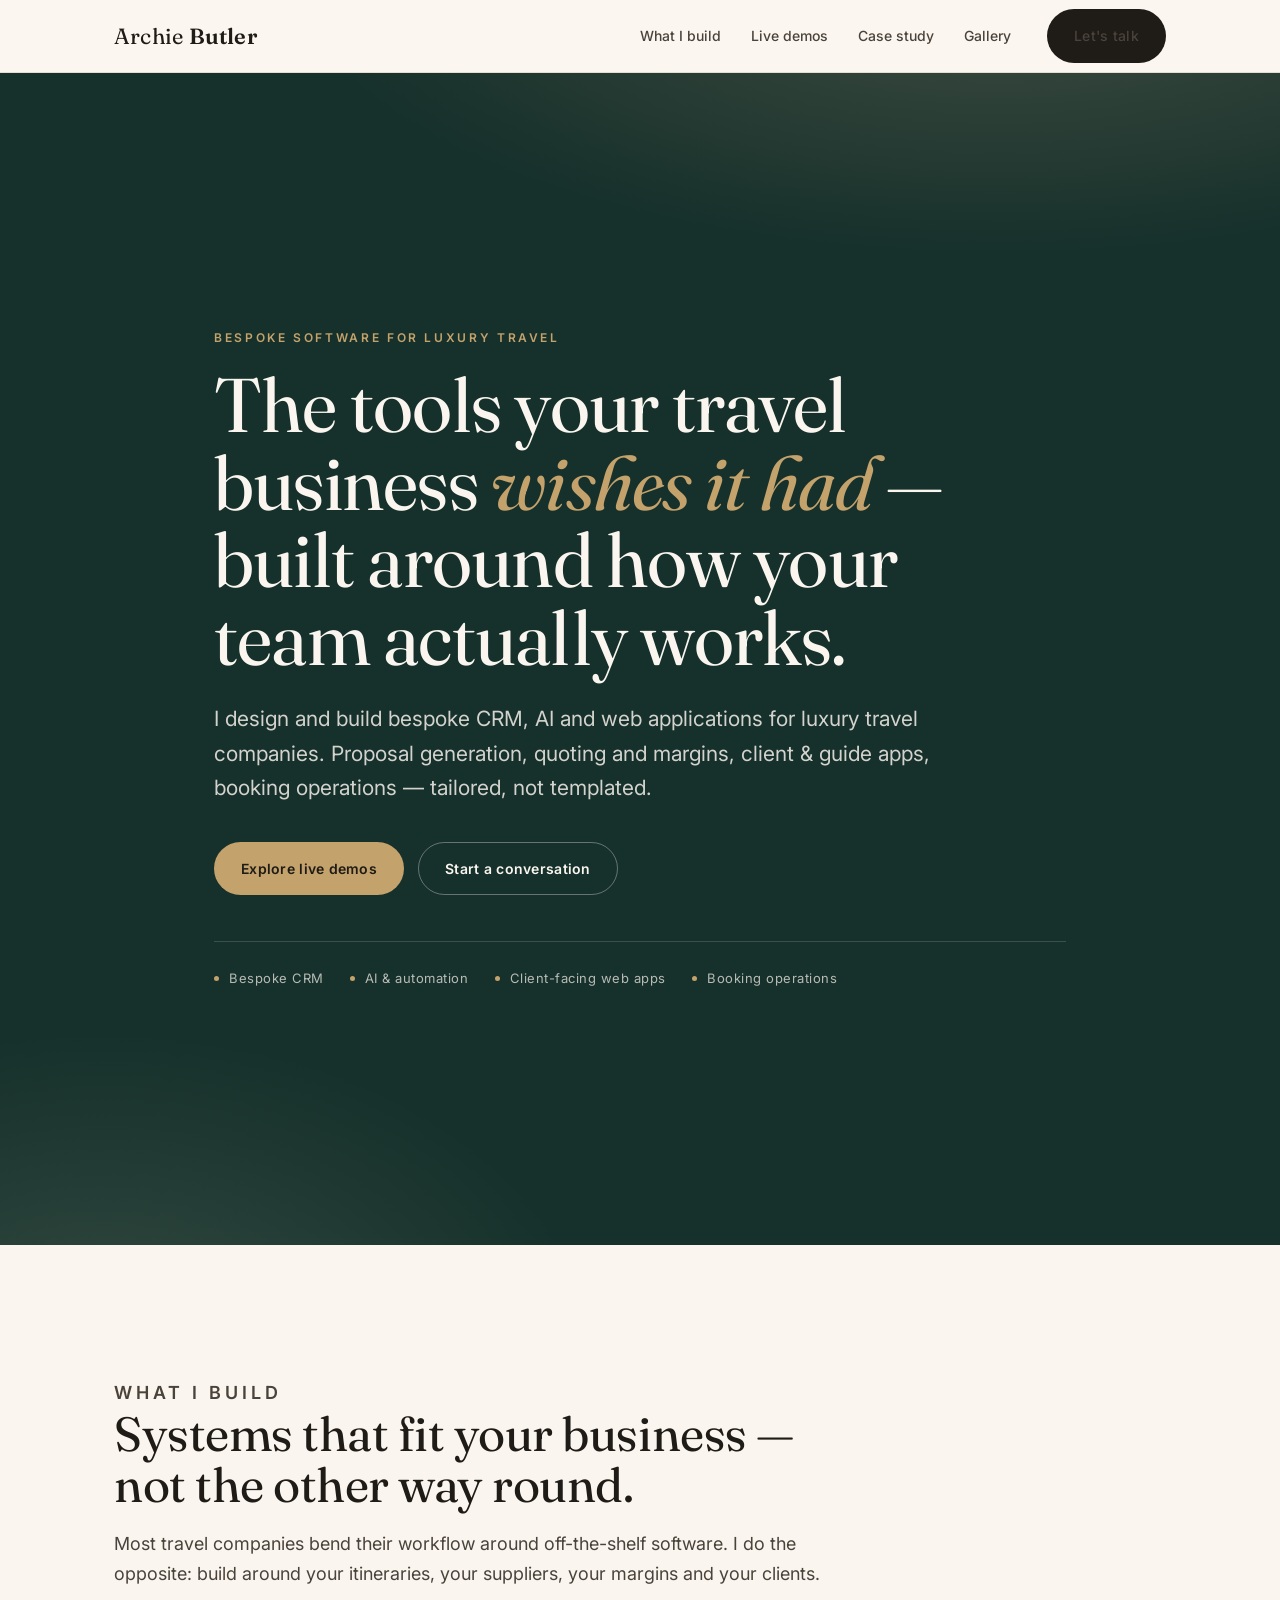
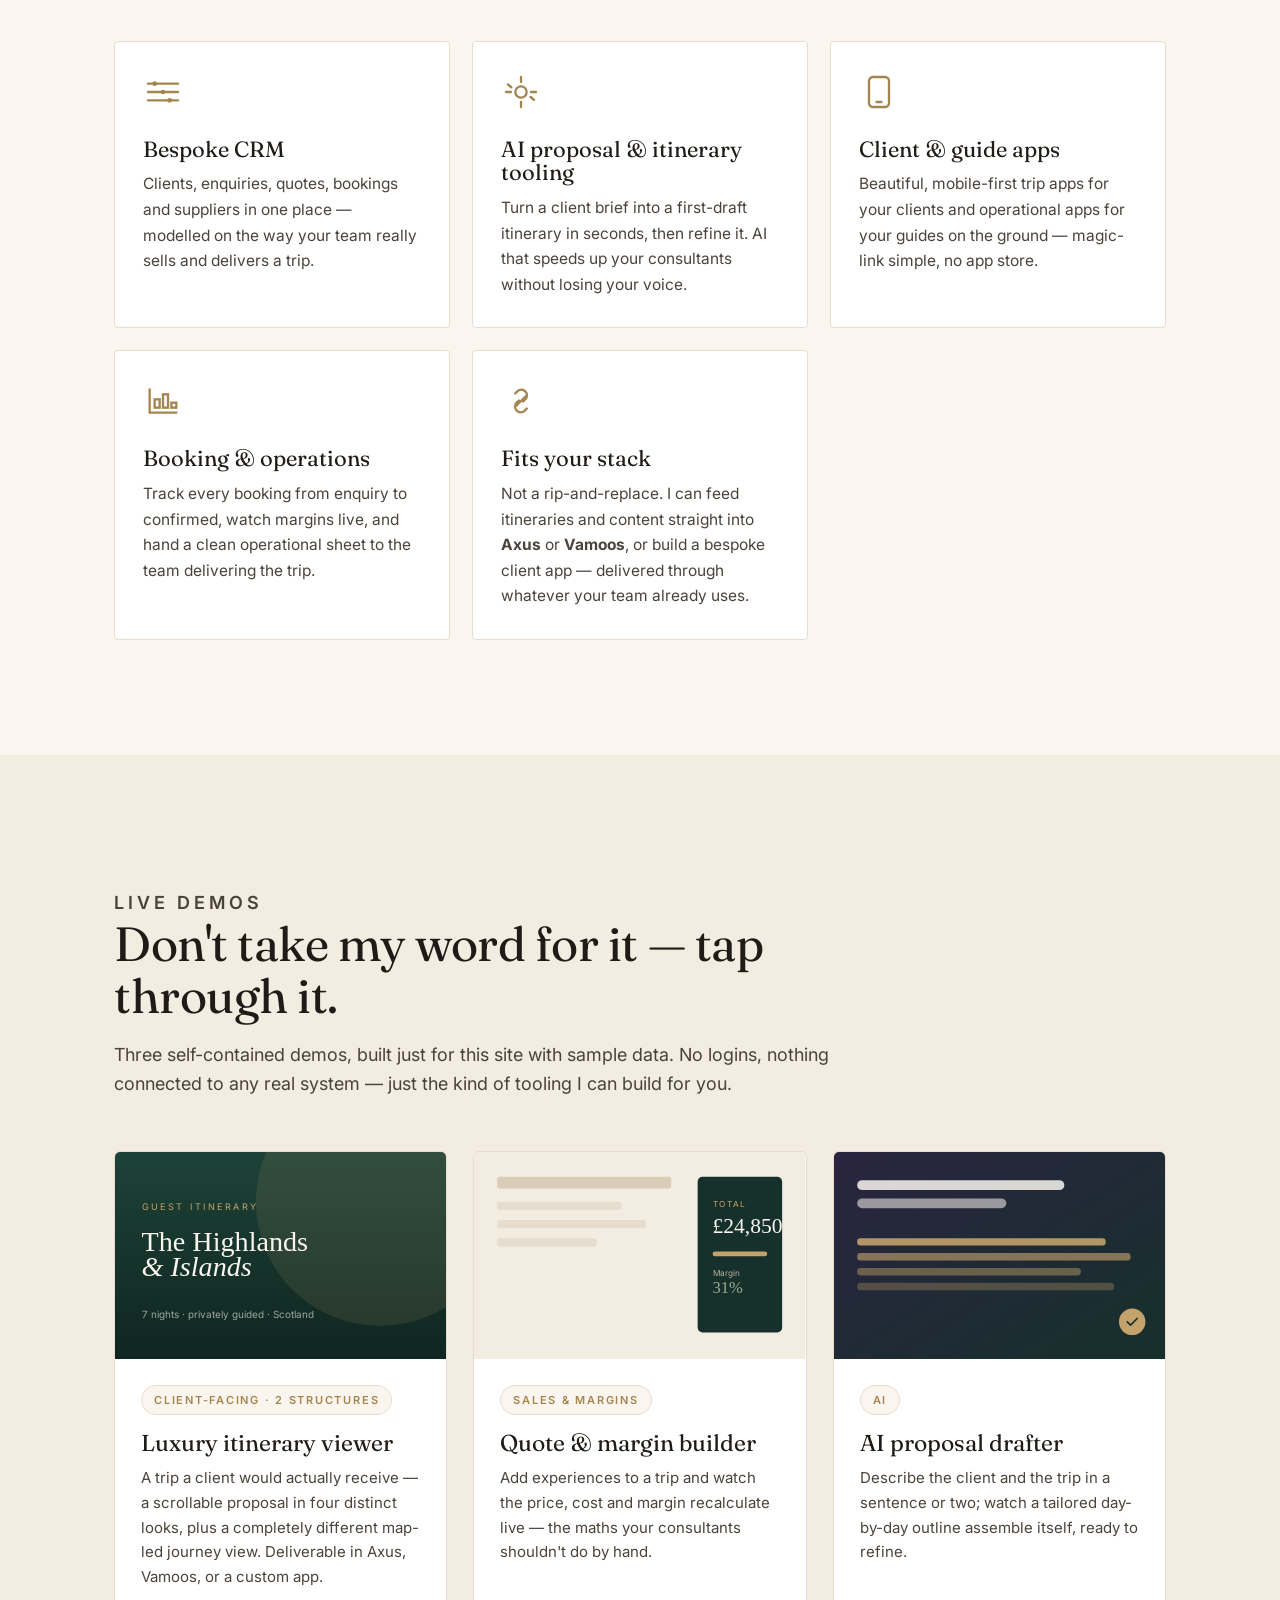
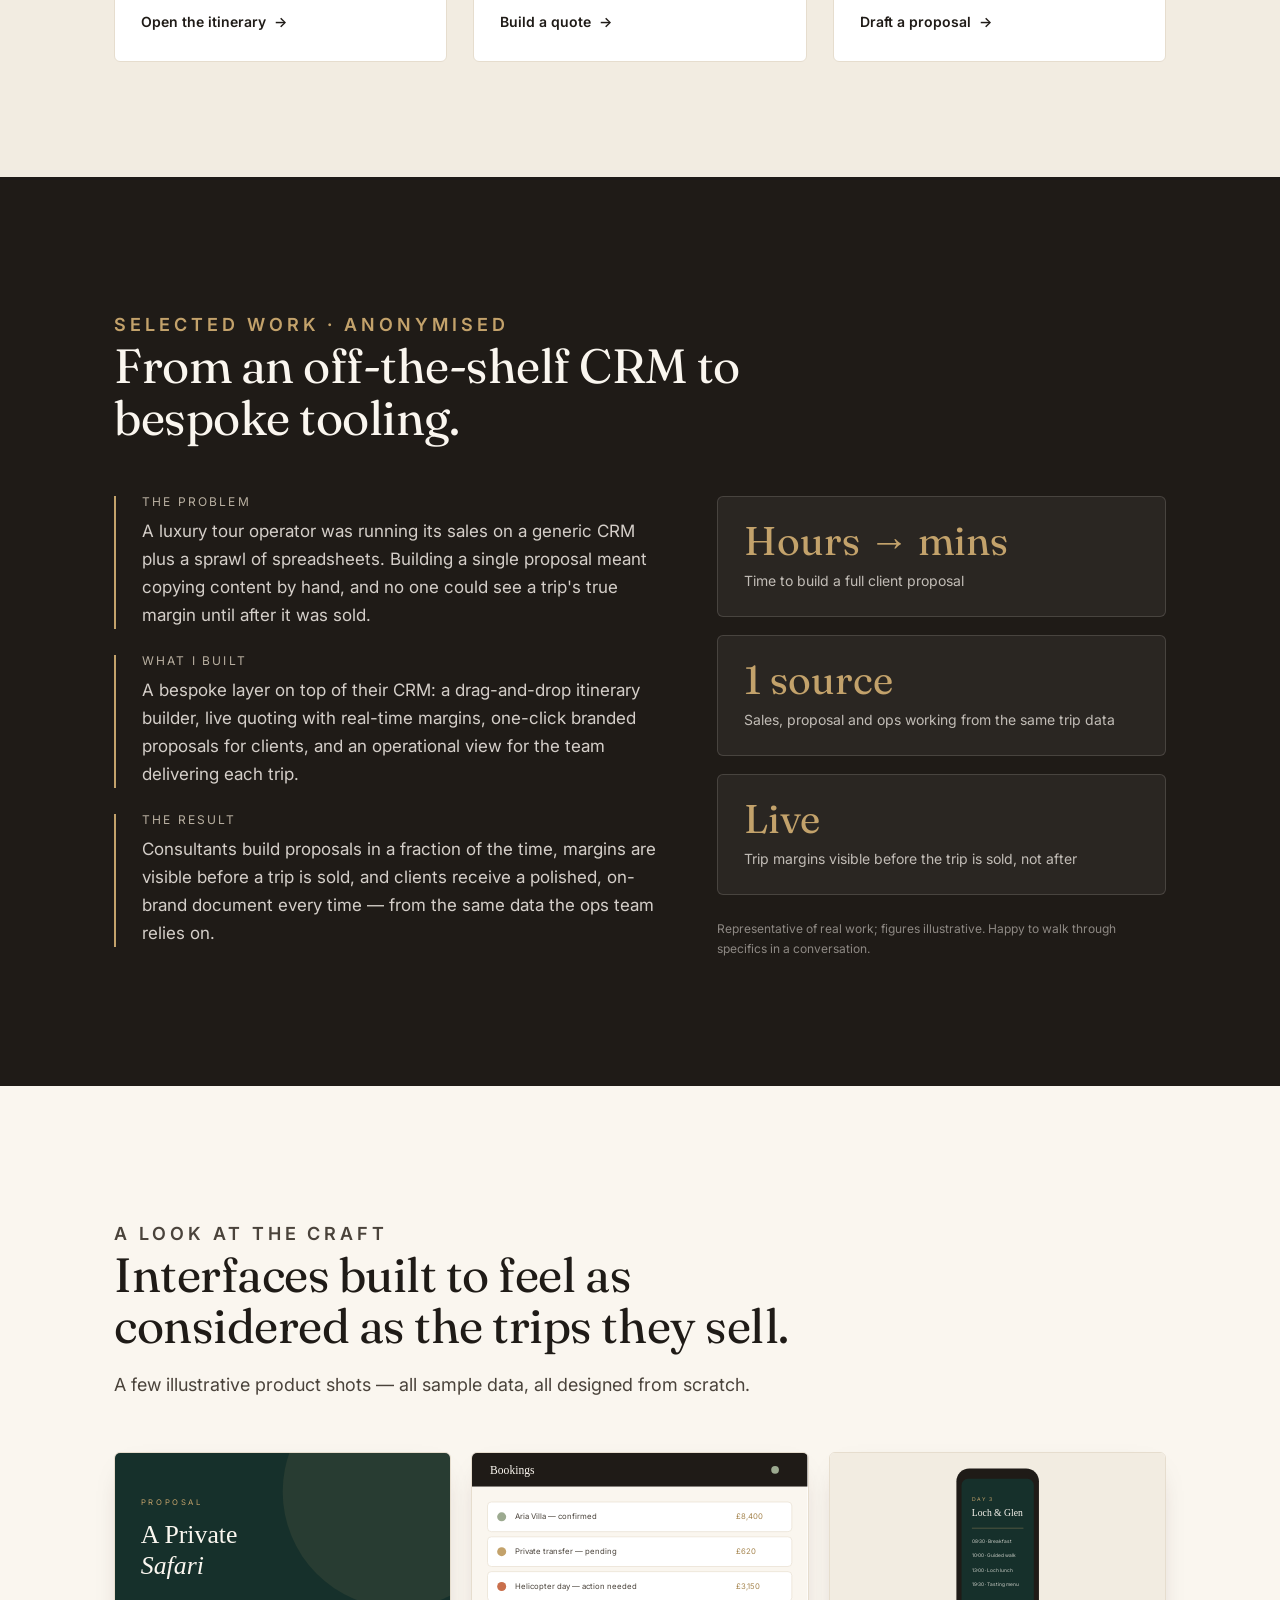
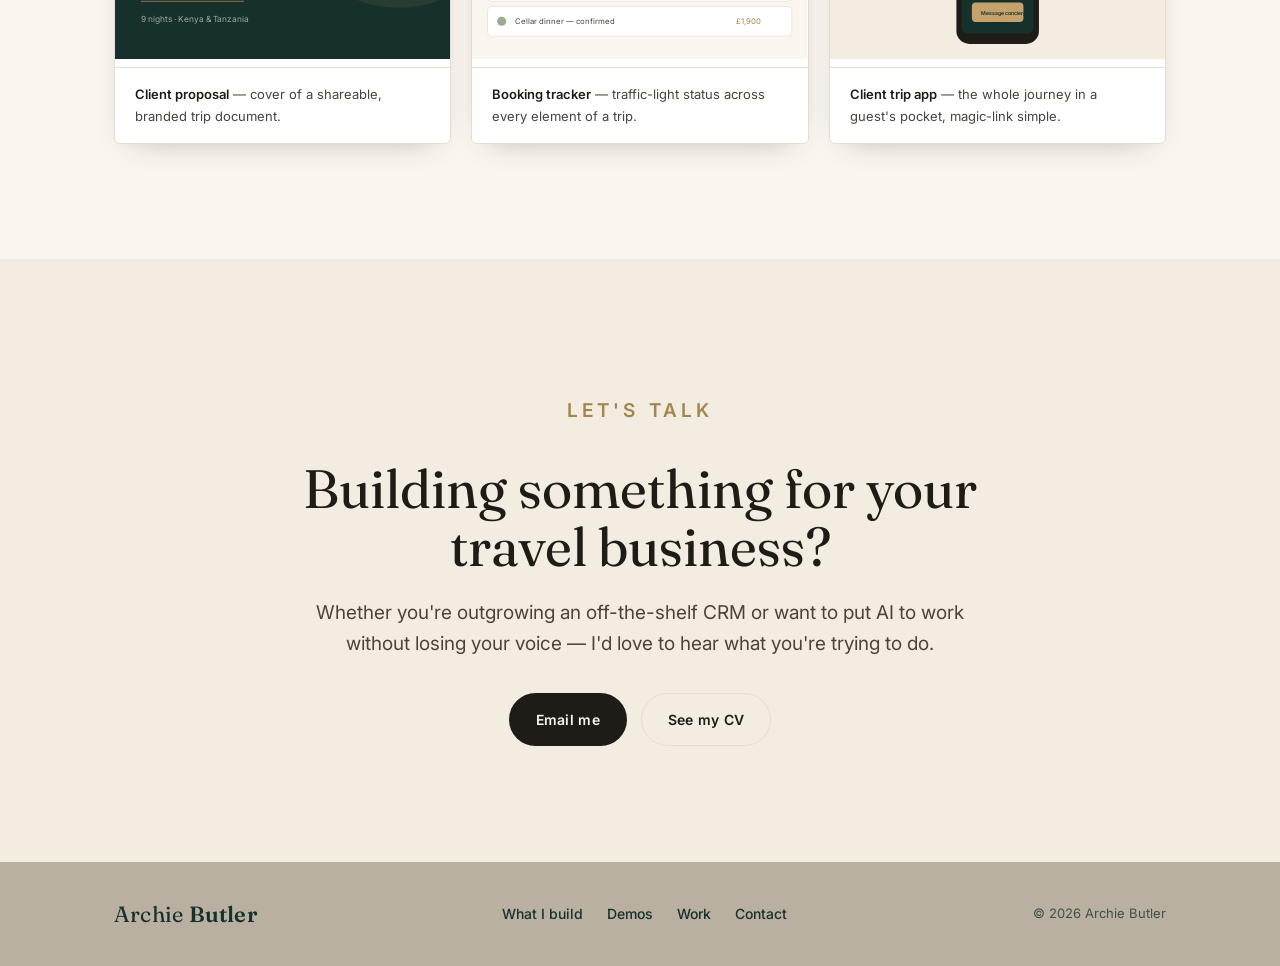
==== index.html @ 2b982e2e "Initial commit: archiebutler.co.uk portfolio site Landing, itinerary viewer (editorial 4-theme + map" ====
<!doctype html>
<html lang="en-GB">
<head>
  <meta charset="utf-8" />
  <meta name="viewport" content="width=device-width, initial-scale=1" />
  <title>Archie Butler — Bespoke CRM &amp; AI tools for luxury travel</title>
  <meta name="description" content="I design and build bespoke CRM, AI and web tools for luxury travel companies — from proposal generation to booking operations. See live, interactive demos." />
  <meta name="theme-color" content="#16302b" />

  <!-- Open Graph -->
  <meta property="og:title" content="Archie Butler — Software for luxury travel" />
  <meta property="og:description" content="Bespoke CRM, AI proposal tooling and client apps, built around how travel teams actually work. Explore live demos." />
  <meta property="og:type" content="website" />
  <meta property="og:url" content="https://archiebutler.co.uk" />

  <!-- Fonts -->
  <link rel="preconnect" href="https://fonts.googleapis.com" />
  <link rel="preconnect" href="https://fonts.gstatic.com" crossorigin />
  <link href="https://fonts.googleapis.com/css2?family=Fraunces:ital,opsz,wght@0,9..144,400;0,9..144,500;1,9..144,400&family=Inter:wght@400;500;600&display=swap" rel="stylesheet" />

  <link rel="stylesheet" href="/assets/css/site.css" />
</head>
<body>

  <!-- ===================== TOP BAR ===================== -->
  <header class="topbar">
    <div class="wrap">
      <a class="brand" href="/">Archie <b>Butler</b></a>
      <nav class="nav">
        <a href="#build">What I build</a>
        <a href="#demos">Live demos</a>
        <a href="#work">Case study</a>
        <a href="#gallery">Gallery</a>
        <a class="btn btn-primary" href="#contact">Let's talk</a>
      </nav>
    </div>
  </header>

  <!-- ===================== HERO ===================== -->
  <section class="hero" id="top">
    <div class="wrap">
      <p class="eyebrow on-dark">Bespoke software for luxury travel</p>
      <h1>The tools your travel business <em>wishes it had</em> — built around how your team actually works.</h1>
      <p class="lede">I design and build bespoke CRM, AI and web applications for luxury travel companies. Proposal generation, quoting and margins, client &amp; guide apps, booking operations — tailored, not templated.</p>
      <div class="cta-row">
        <a class="btn btn-gold" href="#demos">Explore live demos</a>
        <a class="btn btn-ghost on-dark" href="#contact">Start a conversation</a>
      </div>
      <div class="trust">
        <span>Bespoke CRM</span>
        <span>AI &amp; automation</span>
        <span>Client-facing web apps</span>
        <span>Booking operations</span>
      </div>
    </div>
  </section>

  <!-- ===================== WHAT I BUILD ===================== -->
  <section id="build">
    <div class="wrap">
      <div class="section-head reveal">
        <p class="eyebrow">What I build</p>
        <h2>Systems that fit your business — not the other way round.</h2>
        <p>Most travel companies bend their workflow around off-the-shelf software. I do the opposite: build around your itineraries, your suppliers, your margins and your clients.</p>
      </div>
      <div class="cap-grid">
        <div class="cap reveal">
          <svg class="ico" viewBox="0 0 24 24" fill="none" stroke="currentColor" stroke-width="1.4"><path d="M3 7h18M3 12h18M3 17h18" stroke-linecap="round"/><circle cx="7" cy="7" r="1.4" fill="currentColor" stroke="none"/><circle cx="12" cy="12" r="1.4" fill="currentColor" stroke="none"/><circle cx="16" cy="17" r="1.4" fill="currentColor" stroke="none"/></svg>
          <h3>Bespoke CRM</h3>
          <p>Clients, enquiries, quotes, bookings and suppliers in one place — modelled on the way your team really sells and delivers a trip.</p>
        </div>
        <div class="cap reveal">
          <svg class="ico" viewBox="0 0 24 24" fill="none" stroke="currentColor" stroke-width="1.4"><path d="M12 3v3M12 18v3M4.2 7.5l2 1.7M17.8 15l2 1.7M3 12h3M18 12h3" stroke-linecap="round"/><circle cx="12" cy="12" r="3.4"/></svg>
          <h3>AI proposal &amp; itinerary tooling</h3>
          <p>Turn a client brief into a first-draft itinerary in seconds, then refine it. AI that speeds up your consultants without losing your voice.</p>
        </div>
        <div class="cap reveal">
          <svg class="ico" viewBox="0 0 24 24" fill="none" stroke="currentColor" stroke-width="1.4"><rect x="6" y="3" width="12" height="18" rx="2.4"/><path d="M10.5 18h3" stroke-linecap="round"/></svg>
          <h3>Client &amp; guide apps</h3>
          <p>Beautiful, mobile-first trip apps for your clients and operational apps for your guides on the ground — magic-link simple, no app store.</p>
        </div>
        <div class="cap reveal">
          <svg class="ico" viewBox="0 0 24 24" fill="none" stroke="currentColor" stroke-width="1.4"><path d="M4 19V5M4 19h16" stroke-linecap="round"/><rect x="7" y="11" width="3" height="5"/><rect x="12" y="8" width="3" height="8"/><rect x="17" y="13" width="3" height="3"/></svg>
          <h3>Booking &amp; operations</h3>
          <p>Track every booking from enquiry to confirmed, watch margins live, and hand a clean operational sheet to the team delivering the trip.</p>
        </div>
        <div class="cap reveal">
          <svg class="ico" viewBox="0 0 24 24" fill="none" stroke="currentColor" stroke-width="1.4"><path d="M9 15l6-6M8.5 7.5l1.4-1.4a3.4 3.4 0 0 1 4.8 4.8l-1.4 1.4M15.5 16.5l-1.4 1.4a3.4 3.4 0 0 1-4.8-4.8l1.4-1.4" stroke-linecap="round"/></svg>
          <h3>Fits your stack</h3>
          <p>Not a rip-and-replace. I can feed itineraries and content straight into <strong>Axus</strong> or <strong>Vamoos</strong>, or build a bespoke client app — delivered through whatever your team already uses.</p>
        </div>
      </div>
    </div>
  </section>

  <!-- ===================== LIVE DEMOS ===================== -->
  <section id="demos" class="section-alt">
    <div class="wrap">
      <div class="section-head reveal">
        <p class="eyebrow">Live demos</p>
        <h2>Don't take my word for it — tap through it.</h2>
        <p>Three self-contained demos, built just for this site with sample data. No logins, nothing connected to any real system — just the kind of tooling I can build for you.</p>
      </div>

      <div class="demo-grid">
        <!-- Demo 1 -->
        <a class="demo-card reveal" href="/demos/itinerary/">
          <div class="demo-thumb">
            <svg viewBox="0 0 400 250" preserveAspectRatio="xMidYMid slice" xmlns="http://www.w3.org/2000/svg">
              <defs><linearGradient id="g1" x1="0" y1="0" x2="0" y2="1"><stop offset="0" stop-color="#1d4238"/><stop offset="1" stop-color="#0f2620"/></linearGradient></defs>
              <rect width="400" height="250" fill="url(#g1)"/>
              <circle cx="320" cy="60" r="150" fill="#c3a26b" opacity=".12"/>
              <text x="32" y="70" fill="#c3a26b" font-family="Inter,sans-serif" font-size="11" letter-spacing="3">GUEST ITINERARY</text>
              <text x="32" y="120" fill="#faf6ef" font-family="Georgia,serif" font-size="34">The Highlands</text>
              <text x="32" y="150" fill="#faf6ef" font-family="Georgia,serif" font-size="34" font-style="italic">&amp; Islands</text>
              <text x="32" y="200" fill="#faf6ef" opacity=".6" font-family="Inter,sans-serif" font-size="12">7 nights · privately guided · Scotland</text>
            </svg>
          </div>
          <div class="demo-body">
            <span class="demo-tag">Client-facing · 2 structures</span>
            <h3>Luxury itinerary viewer</h3>
            <p>A trip a client would actually receive — a scrollable proposal in four distinct looks, plus a completely different map-led journey view. Deliverable in Axus, Vamoos, or a custom app.</p>
            <span class="demo-link">Open the itinerary <span class="arw">→</span></span>
          </div>
        </a>

        <!-- Demo 2 -->
        <a class="demo-card reveal" href="/demos/builder/">
          <div class="demo-thumb">
            <svg viewBox="0 0 400 250" preserveAspectRatio="xMidYMid slice" xmlns="http://www.w3.org/2000/svg">
              <rect width="400" height="250" fill="#f2ece1"/>
              <rect x="28" y="30" width="210" height="14" rx="3" fill="#d9cdb8"/>
              <rect x="28" y="60" width="150" height="10" rx="3" fill="#e6ddce"/>
              <rect x="28" y="82" width="180" height="10" rx="3" fill="#e6ddce"/>
              <rect x="28" y="104" width="120" height="10" rx="3" fill="#e6ddce"/>
              <rect x="270" y="30" width="102" height="188" rx="6" fill="#16302b"/>
              <text x="288" y="66" fill="#c3a26b" font-family="Inter,sans-serif" font-size="10" letter-spacing="2">TOTAL</text>
              <text x="288" y="98" fill="#faf6ef" font-family="Georgia,serif" font-size="26">£24,850</text>
              <rect x="288" y="120" width="66" height="6" rx="3" fill="#c3a26b"/>
              <text x="288" y="150" fill="#b9b0a1" font-family="Inter,sans-serif" font-size="10">Margin</text>
              <text x="288" y="170" fill="#9CAA90" font-family="Georgia,serif" font-size="20">31%</text>
            </svg>
          </div>
          <div class="demo-body">
            <span class="demo-tag">Sales &amp; margins</span>
            <h3>Quote &amp; margin builder</h3>
            <p>Add experiences to a trip and watch the price, cost and margin recalculate live — the maths your consultants shouldn't do by hand.</p>
            <span class="demo-link">Build a quote <span class="arw">→</span></span>
          </div>
        </a>

        <!-- Demo 3 -->
        <a class="demo-card reveal" href="/demos/ai-brief/">
          <div class="demo-thumb">
            <svg viewBox="0 0 400 250" preserveAspectRatio="xMidYMid slice" xmlns="http://www.w3.org/2000/svg">
              <defs><linearGradient id="g3" x1="0" y1="0" x2="1" y2="1"><stop offset="0" stop-color="#2a2440"/><stop offset="1" stop-color="#16302b"/></linearGradient></defs>
              <rect width="400" height="250" fill="url(#g3)"/>
              <rect x="28" y="34" width="250" height="12" rx="6" fill="#faf6ef" opacity=".85"/>
              <rect x="28" y="56" width="180" height="12" rx="6" fill="#faf6ef" opacity=".55"/>
              <g opacity=".9">
                <rect x="28" y="104" width="300" height="9" rx="4" fill="#c3a26b"/>
                <rect x="28" y="122" width="330" height="9" rx="4" fill="#c3a26b" opacity=".7"/>
                <rect x="28" y="140" width="270" height="9" rx="4" fill="#c3a26b" opacity=".5"/>
                <rect x="28" y="158" width="310" height="9" rx="4" fill="#c3a26b" opacity=".35"/>
              </g>
              <circle cx="360" cy="205" r="16" fill="#c3a26b"/>
              <path d="M354 205l4 4 8-8" stroke="#16302b" stroke-width="2" fill="none" stroke-linecap="round" stroke-linejoin="round"/>
            </svg>
          </div>
          <div class="demo-body">
            <span class="demo-tag">AI</span>
            <h3>AI proposal drafter</h3>
            <p>Describe the client and the trip in a sentence or two; watch a tailored day-by-day outline assemble itself, ready to refine.</p>
            <span class="demo-link">Draft a proposal <span class="arw">→</span></span>
          </div>
        </a>
      </div>
    </div>
  </section>

  <!-- ===================== CASE STUDY ===================== -->
  <section id="work" class="section-dark">
    <div class="wrap">
      <div class="section-head reveal">
        <p class="eyebrow on-dark">Selected work · anonymised</p>
        <h2>From an off-the-shelf CRM to bespoke tooling.</h2>
      </div>
      <div class="case">
        <div class="steps reveal">
          <div class="step">
            <h4>The problem</h4>
            <p>A luxury tour operator was running its sales on a generic CRM plus a sprawl of spreadsheets. Building a single proposal meant copying content by hand, and no one could see a trip's true margin until after it was sold.</p>
          </div>
          <div class="step">
            <h4>What I built</h4>
            <p>A bespoke layer on top of their CRM: a drag-and-drop itinerary builder, live quoting with real-time margins, one-click branded proposals for clients, and an operational view for the team delivering each trip.</p>
          </div>
          <div class="step">
            <h4>The result</h4>
            <p>Consultants build proposals in a fraction of the time, margins are visible before a trip is sold, and clients receive a polished, on-brand document every time — from the same data the ops team relies on.</p>
          </div>
        </div>
        <div class="metrics reveal">
          <div class="metric">
            <div class="n">Hours&nbsp;→&nbsp;mins</div>
            <div class="l">Time to build a full client proposal</div>
          </div>
          <div class="metric">
            <div class="n">1 source</div>
            <div class="l">Sales, proposal and ops working from the same trip data</div>
          </div>
          <div class="metric">
            <div class="n">Live</div>
            <div class="l">Trip margins visible before the trip is sold, not after</div>
          </div>
          <p class="note-illustrative">Representative of real work; figures illustrative. Happy to walk through specifics in a conversation.</p>
        </div>
      </div>
    </div>
  </section>

  <!-- ===================== GALLERY ===================== -->
  <section id="gallery">
    <div class="wrap">
      <div class="section-head reveal">
        <p class="eyebrow">A look at the craft</p>
        <h2>Interfaces built to feel as considered as the trips they sell.</h2>
        <p>A few illustrative product shots — all sample data, all designed from scratch.</p>
      </div>
      <div class="gallery">
        <figure class="shot reveal" style="margin:0">
          <svg viewBox="0 0 520 320" xmlns="http://www.w3.org/2000/svg" role="img" aria-label="Proposal document mockup">
            <rect width="520" height="320" fill="#16302b"/>
            <circle cx="440" cy="60" r="180" fill="#c3a26b" opacity=".1"/>
            <text x="40" y="80" fill="#c3a26b" font-family="Inter,sans-serif" font-size="12" letter-spacing="4">PROPOSAL</text>
            <text x="40" y="140" fill="#faf6ef" font-family="Georgia,serif" font-size="40">A Private</text>
            <text x="40" y="188" fill="#faf6ef" font-family="Georgia,serif" font-size="40" font-style="italic">Safari</text>
            <line x1="40" y1="230" x2="200" y2="230" stroke="#c3a26b" stroke-width="1"/>
            <text x="40" y="262" fill="#faf6ef" opacity=".6" font-family="Inter,sans-serif" font-size="13">9 nights · Kenya &amp; Tanzania</text>
          </svg>
          <figcaption class="cap-txt"><b>Client proposal</b> — cover of a shareable, branded trip document.</figcaption>
        </figure>

        <figure class="shot reveal" style="margin:0">
          <svg viewBox="0 0 520 320" xmlns="http://www.w3.org/2000/svg" role="img" aria-label="Booking dashboard mockup">
            <rect width="520" height="320" fill="#faf6ef"/>
            <rect width="520" height="52" fill="#1f1b17"/>
            <text x="28" y="33" fill="#faf6ef" font-family="Georgia,serif" font-size="18">Bookings</text>
            <circle cx="470" cy="26" r="6" fill="#9CAA90"/>
            <!-- rows -->
            <g font-family="Inter,sans-serif" font-size="12" fill="#4a433b">
              <rect x="24" y="76" width="472" height="46" rx="6" fill="#fff" stroke="#e6ddce"/>
              <circle cx="46" cy="99" r="7" fill="#9CAA90"/><text x="66" y="103">Aria Villa — confirmed</text><text x="410" y="103" fill="#a5854f">£8,400</text>
              <rect x="24" y="130" width="472" height="46" rx="6" fill="#fff" stroke="#e6ddce"/>
              <circle cx="46" cy="153" r="7" fill="#c3a26b"/><text x="66" y="157">Private transfer — pending</text><text x="410" y="157" fill="#a5854f">£620</text>
              <rect x="24" y="184" width="472" height="46" rx="6" fill="#fff" stroke="#e6ddce"/>
              <circle cx="46" cy="207" r="7" fill="#c96f4c"/><text x="66" y="211">Helicopter day — action needed</text><text x="410" y="211" fill="#a5854f">£3,150</text>
              <rect x="24" y="238" width="472" height="46" rx="6" fill="#fff" stroke="#e6ddce"/>
              <circle cx="46" cy="261" r="7" fill="#9CAA90"/><text x="66" y="265">Cellar dinner — confirmed</text><text x="410" y="265" fill="#a5854f">£1,900</text>
            </g>
          </svg>
          <figcaption class="cap-txt"><b>Booking tracker</b> — traffic-light status across every element of a trip.</figcaption>
        </figure>

        <figure class="shot reveal" style="margin:0">
          <svg viewBox="0 0 520 320" xmlns="http://www.w3.org/2000/svg" role="img" aria-label="Mobile trip app mockup">
            <rect width="520" height="320" fill="#f2ece1"/>
            <rect x="196" y="24" width="128" height="272" rx="20" fill="#1f1b17"/>
            <rect x="204" y="40" width="112" height="240" rx="10" fill="#16302b"/>
            <text x="220" y="74" fill="#c3a26b" font-family="Inter,sans-serif" font-size="8" letter-spacing="2">DAY 3</text>
            <text x="220" y="98" fill="#faf6ef" font-family="Georgia,serif" font-size="15">Loch &amp; Glen</text>
            <rect x="220" y="116" width="80" height="1" fill="#c3a26b" opacity=".5"/>
            <g font-family="Inter,sans-serif" font-size="7.5" fill="#faf6ef" opacity=".8">
              <text x="220" y="140">08:30 · Breakfast</text>
              <text x="220" y="162">10:00 · Guided walk</text>
              <text x="220" y="184">13:00 · Loch lunch</text>
              <text x="220" y="206">19:30 · Tasting menu</text>
            </g>
            <rect x="220" y="232" width="80" height="30" rx="6" fill="#c3a26b"/>
            <text x="234" y="251" fill="#16302b" font-family="Inter,sans-serif" font-size="8" font-weight="600">Message concierge</text>
          </svg>
          <figcaption class="cap-txt"><b>Client trip app</b> — the whole journey in a guest's pocket, magic-link simple.</figcaption>
        </figure>
      </div>
    </div>
  </section>

  <!-- ===================== CONTACT ===================== -->
  <section id="contact" class="section-alt">
    <div class="wrap">
      <div class="contact-cta reveal">
        <p class="eyebrow">Let's talk</p>
        <h2>Building something for your travel business?</h2>
        <p>Whether you're outgrowing an off-the-shelf CRM or want to put AI to work without losing your voice — I'd love to hear what you're trying to do.</p>
        <div class="cta-row">
          <a class="btn btn-primary" href="mailto:hello@archiebutler.co.uk">Email me</a>
          <a class="btn btn-ghost" href="https://cv.archiebutler.co.uk">See my CV</a>
        </div>
      </div>
    </div>
  </section>

  <!-- ===================== FOOTER ===================== -->
  <footer class="foot">
    <div class="wrap">
      <span class="brand">Archie <b>Butler</b></span>
      <nav class="foot-links">
        <a href="#build">What I build</a>
        <a href="#demos">Demos</a>
        <a href="#work">Work</a>
        <a href="mailto:hello@archiebutler.co.uk">Contact</a>
      </nav>
      <span style="font-size:13px;opacity:.75">© 2026 Archie Butler</span>
    </div>
  </footer>

  <script>
    // reveal-on-scroll
    const io = new IntersectionObserver((entries) => {
      entries.forEach(e => { if (e.isIntersecting) { e.target.classList.add('in'); io.unobserve(e.target); } });
    }, { threshold: 0.12 });
    document.querySelectorAll('.reveal').forEach(el => io.observe(el));
  </script>
</body>
</html>
---- assets/css/site.css ----
/* =====================================================================
   archiebutler.co.uk — luxury-travel tooling portfolio
   An independent design system (not tied to any employer's brand).
   A refined, general luxury-travel palette: pine, brass, stone, bone.
   Type — free web fonts chosen for a quiet, premium feel:
     Fraunces -> serif display
     Inter    -> body
     Inter (letter-spaced, uppercase) -> labels
   ===================================================================== */

:root {
  /* palette */
  --ink:    #1f1b17;   /* espresso — deepest text / dark UI */
  --ink-2:  #4a433b;   /* body text */
  --gold:   #c3a26b;   /* brass — primary accent */
  --gold-d: #a5854f;   /* accent hover */
  --sage:   #b9b0a1;   /* warm stone — secondary accent / footer */
  --olive:  #16302b;   /* deep pine — hero dark */
  --cream:  #faf6ef;   /* bone — page background */
  --cream-2:#f2ece1;   /* raised surface */
  --line:   #e6ddce;   /* hairlines on cream */
  --white:  #ffffff;

  /* type */
  --serif: "Fraunces", "Cormorant Garamond", Georgia, serif;
  --sans:  "Inter", -apple-system, BlinkMacSystemFont, "Segoe UI", sans-serif;

  /* rhythm */
  --wrap: 1180px;
  --gutter: clamp(20px, 5vw, 64px);
  --radius: 4px;
  --shadow: 0 24px 60px -28px rgba(51, 22, 29, 0.35);
  --shadow-sm: 0 10px 30px -18px rgba(51, 22, 29, 0.4);
}

/* ---------- reset-ish ---------- */
*, *::before, *::after { box-sizing: border-box; }
html { scroll-behavior: smooth; -webkit-text-size-adjust: 100%; }
body {
  margin: 0;
  font-family: var(--sans);
  color: var(--ink-2);
  background: var(--cream);
  line-height: 1.65;
  font-size: 17px;
  -webkit-font-smoothing: antialiased;
  text-rendering: optimizeLegibility;
}
img { max-width: 100%; display: block; }
a { color: inherit; text-decoration: none; }
h1, h2, h3, h4 { font-family: var(--serif); color: var(--ink); font-weight: 400; line-height: 1.08; margin: 0; }

/* ---------- shared bits ---------- */
.wrap { max-width: var(--wrap); margin: 0 auto; padding-inline: var(--gutter); }

.eyebrow {
  font-family: var(--sans);
  font-size: 12px;
  font-weight: 600;
  letter-spacing: 0.22em;
  text-transform: uppercase;
  color: var(--gold-d);
  margin: 0 0 18px;
}
.eyebrow.on-dark { color: var(--gold); }

.btn {
  display: inline-flex;
  align-items: center;
  gap: 10px;
  font-family: var(--sans);
  font-weight: 600;
  font-size: 14px;
  letter-spacing: 0.02em;
  padding: 14px 26px;
  border-radius: 40px;
  border: 1px solid transparent;
  cursor: pointer;
  transition: transform .18s ease, background .18s ease, color .18s ease, border-color .18s ease;
}
.btn:hover { transform: translateY(-2px); }
.btn-primary { background: var(--ink); color: var(--cream); }
.btn-primary:hover { background: #48212a; }
.btn-ghost { background: transparent; color: var(--ink); border-color: var(--line); }
.btn-ghost:hover { border-color: var(--gold); color: var(--gold-d); }
.btn-gold { background: var(--gold); color: var(--ink); }
.btn-gold:hover { background: var(--gold-d); }
.btn.on-dark.btn-ghost { color: var(--cream); border-color: rgba(252,246,240,.35); }
.btn.on-dark.btn-ghost:hover { border-color: var(--gold); color: var(--gold); }

/* ---------- top bar ---------- */
.topbar {
  position: sticky; top: 0; z-index: 50;
  background: rgba(252, 246, 240, 0.86);
  backdrop-filter: saturate(1.4) blur(14px);
  border-bottom: 1px solid var(--line);
}
.topbar .wrap { display: flex; align-items: center; gap: 24px; height: 72px; }
.brand { font-family: var(--serif); font-size: 22px; color: var(--ink); letter-spacing: .01em; }
.brand b { font-weight: 600; }
.nav { margin-left: auto; display: flex; align-items: center; gap: 30px; }
.nav a { font-size: 14px; font-weight: 500; color: var(--ink-2); transition: color .15s; }
.nav a:hover { color: var(--gold-d); }
.nav .btn { margin-left: 6px; }
@media (max-width: 820px) {
  .nav a:not(.btn) { display: none; }
}

/* ---------- hero ---------- */
.hero {
  position: relative;
  background: var(--olive);
  color: var(--cream);
  overflow: hidden;
}
.hero::before {
  content: "";
  position: absolute; inset: 0;
  background:
    radial-gradient(1200px 500px at 78% -10%, rgba(183,158,127,.28), transparent 60%),
    radial-gradient(900px 600px at 8% 110%, rgba(156,170,144,.22), transparent 55%);
  pointer-events: none;
}
.hero .wrap { position: relative; padding-block: clamp(72px, 12vw, 140px); max-width: 980px; }
.hero h1 {
  color: var(--cream);
  font-size: clamp(38px, 6.4vw, 76px);
  line-height: 1.02;
  letter-spacing: -0.01em;
  margin: 0 0 26px;
}
.hero h1 em { font-style: italic; color: var(--gold); }
.hero .lede {
  font-size: clamp(17px, 2.1vw, 21px);
  max-width: 60ch;
  color: rgba(252,246,240,.82);
  margin: 0 0 36px;
}
.hero .cta-row { display: flex; flex-wrap: wrap; gap: 14px; }
.hero .trust {
  margin-top: 46px;
  padding-top: 26px;
  border-top: 1px solid rgba(252,246,240,.16);
  display: flex; flex-wrap: wrap; gap: 10px 26px;
  font-size: 13px; letter-spacing: .04em;
  color: rgba(252,246,240,.7);
}
.hero .trust span { display: inline-flex; align-items: center; gap: 10px; }
.hero .trust span::before { content: ""; width: 5px; height: 5px; border-radius: 50%; background: var(--gold); }

/* ---------- section scaffold ---------- */
section { padding-block: clamp(64px, 9vw, 116px); }
.section-head { max-width: 720px; margin-bottom: 52px; }
.section-head h2 { font-size: clamp(30px, 4.4vw, 48px); letter-spacing: -0.01em; }
.section-head p { font-size: 18px; color: var(--ink-2); margin: 18px 0 0; }
.section-alt { background: var(--cream-2); }
.section-dark { background: var(--ink); color: rgba(252,246,240,.86); }
.section-dark h2, .section-dark h3 { color: var(--cream); }

/* ---------- capability grid ---------- */
.cap-grid { display: grid; gap: 22px; grid-template-columns: repeat(auto-fit, minmax(250px, 1fr)); }
.cap {
  background: var(--white);
  border: 1px solid var(--line);
  border-radius: var(--radius);
  padding: 30px 28px;
  transition: transform .2s ease, box-shadow .2s ease, border-color .2s ease;
}
.cap:hover { transform: translateY(-4px); box-shadow: var(--shadow-sm); border-color: var(--gold); }
.cap .ico { width: 40px; height: 40px; margin-bottom: 18px; color: var(--gold-d); }
.cap h3 { font-size: 22px; margin-bottom: 10px; }
.cap p { margin: 0; font-size: 15.5px; }

/* ---------- demos ---------- */
.demo-grid { display: grid; gap: 26px; grid-template-columns: repeat(auto-fit, minmax(290px, 1fr)); }
.demo-card {
  display: flex; flex-direction: column;
  background: var(--white);
  border: 1px solid var(--line);
  border-radius: 6px;
  overflow: hidden;
  transition: transform .2s ease, box-shadow .2s ease;
}
.demo-card:hover { transform: translateY(-5px); box-shadow: var(--shadow); }
.demo-thumb { aspect-ratio: 16 / 10; position: relative; overflow: hidden; }
.demo-thumb > svg, .demo-thumb > .thumb-fill { width: 100%; height: 100%; display: block; }
.demo-body { padding: 26px 26px 28px; display: flex; flex-direction: column; flex: 1; }
.demo-body h3 { font-size: 23px; margin-bottom: 10px; }
.demo-body p { margin: 0 0 20px; font-size: 15px; flex: 1; }
.demo-tag {
  align-self: flex-start;
  font-size: 11px; font-weight: 600; letter-spacing: .16em; text-transform: uppercase;
  color: var(--gold-d); background: var(--cream); border: 1px solid var(--line);
  padding: 5px 12px; border-radius: 40px; margin-bottom: 16px;
}
.demo-link { font-weight: 600; font-size: 14px; color: var(--ink); display: inline-flex; gap: 8px; align-items: center; }
.demo-link .arw { transition: transform .18s; }
.demo-card:hover .demo-link .arw { transform: translateX(5px); }
.demo-link.on-dark { color: var(--cream); }

/* ---------- case study ---------- */
.case { display: grid; grid-template-columns: 1.1fr 0.9fr; gap: 54px; align-items: start; }
@media (max-width: 900px) { .case { grid-template-columns: 1fr; gap: 40px; } }
.case .steps { display: grid; gap: 26px; }
.case .step { padding-left: 26px; border-left: 2px solid var(--gold); }
.case .step h4 { font-family: var(--sans); font-size: 12px; letter-spacing: .18em; text-transform: uppercase; color: var(--sage); margin-bottom: 8px; }
.case .step p { margin: 0; color: rgba(252,246,240,.82); }
.metrics { display: grid; gap: 18px; }
.metric { background: rgba(252,246,240,.05); border: 1px solid rgba(252,246,240,.14); border-radius: 6px; padding: 24px 26px; }
.metric .n { font-family: var(--serif); font-size: 40px; color: var(--gold); line-height: 1; }
.metric .l { font-size: 14px; color: rgba(252,246,240,.72); margin-top: 8px; }
.note-illustrative { font-size: 12px; color: rgba(252,246,240,.5); margin-top: 6px; }

/* ---------- gallery ---------- */
.gallery { display: grid; gap: 20px; grid-template-columns: repeat(auto-fit, minmax(260px, 1fr)); }
.shot { border: 1px solid var(--line); border-radius: 6px; overflow: hidden; background: var(--white); box-shadow: var(--shadow-sm); }
.shot .cap-txt { padding: 16px 20px; font-size: 13px; color: var(--ink-2); border-top: 1px solid var(--line); }
.shot .cap-txt b { color: var(--ink); font-weight: 600; }

/* ---------- contact ---------- */
.contact-cta { text-align: center; max-width: 680px; margin: 0 auto; }
.contact-cta h2 { font-size: clamp(32px, 5vw, 54px); }
.contact-cta p { font-size: 19px; margin: 20px 0 34px; }
.contact-cta .cta-row { display: flex; gap: 14px; justify-content: center; flex-wrap: wrap; }

/* ---------- footer ---------- */
.foot { background: var(--sage); color: var(--olive); }
.foot .wrap { display: flex; flex-wrap: wrap; gap: 20px; align-items: center; justify-content: space-between; padding-block: 34px; }
.foot .brand { color: var(--olive); }
.foot a { font-size: 14px; font-weight: 500; }
.foot a:hover { color: var(--white); }
.foot .foot-links { display: flex; gap: 24px; flex-wrap: wrap; }

/* ---------- reveal-on-scroll ---------- */
.reveal { opacity: 0; transform: translateY(24px); transition: opacity .7s ease, transform .7s ease; }
.reveal.in { opacity: 1; transform: none; }
@media (prefers-reduced-motion: reduce) {
  .reveal { opacity: 1; transform: none; transition: none; }
  html { scroll-behavior: auto; }
}
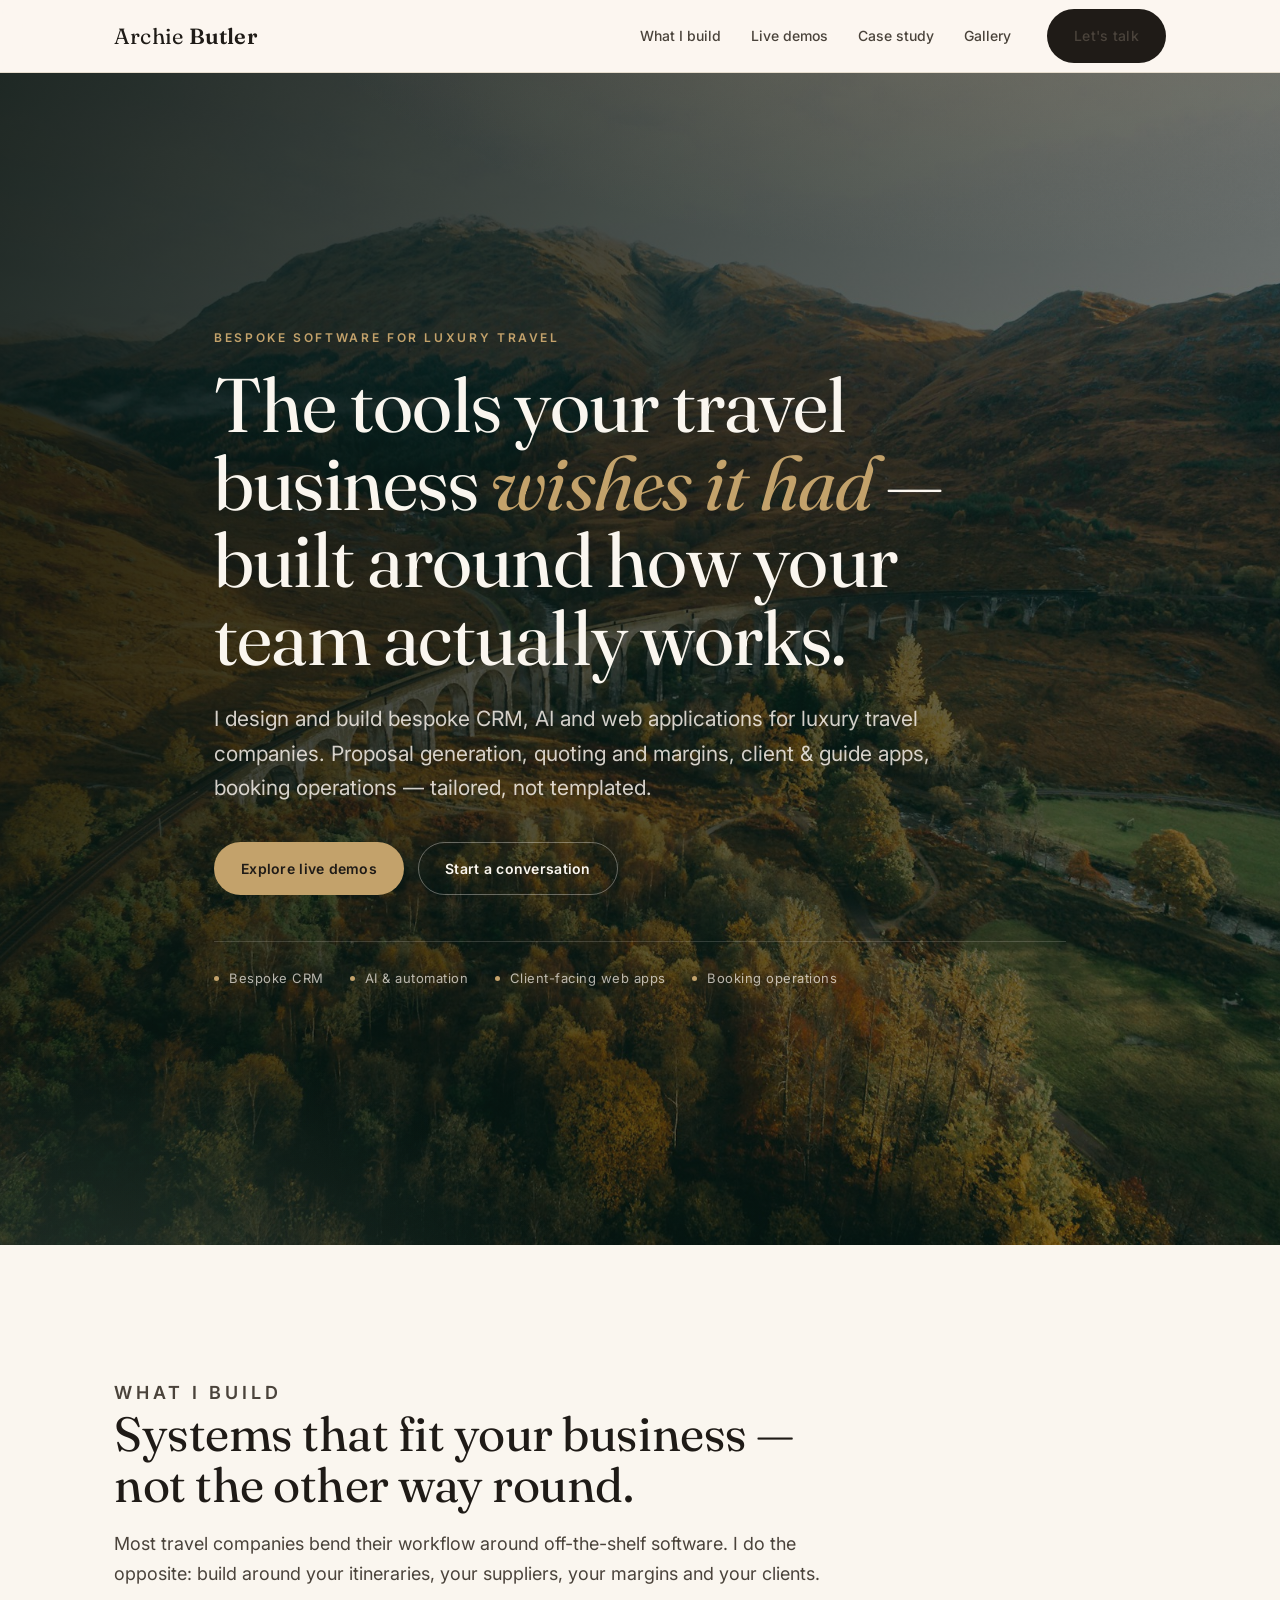
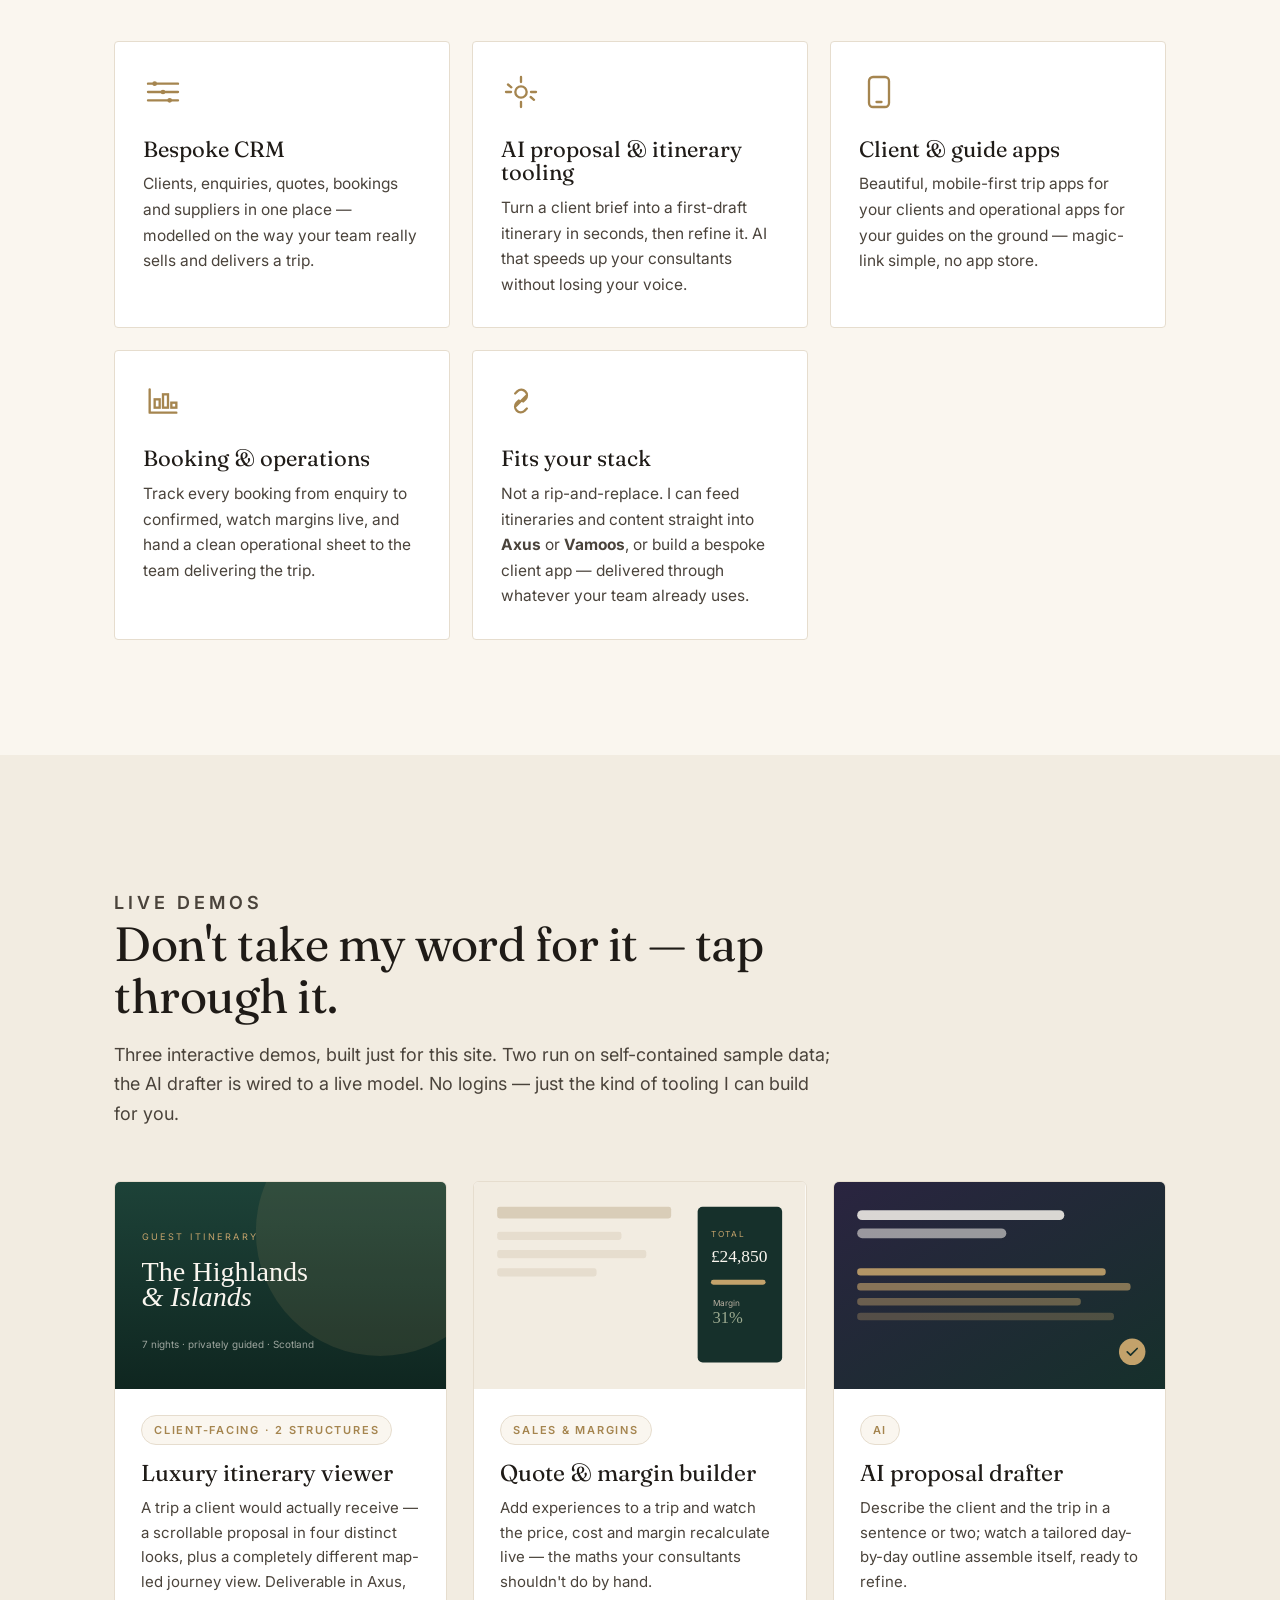
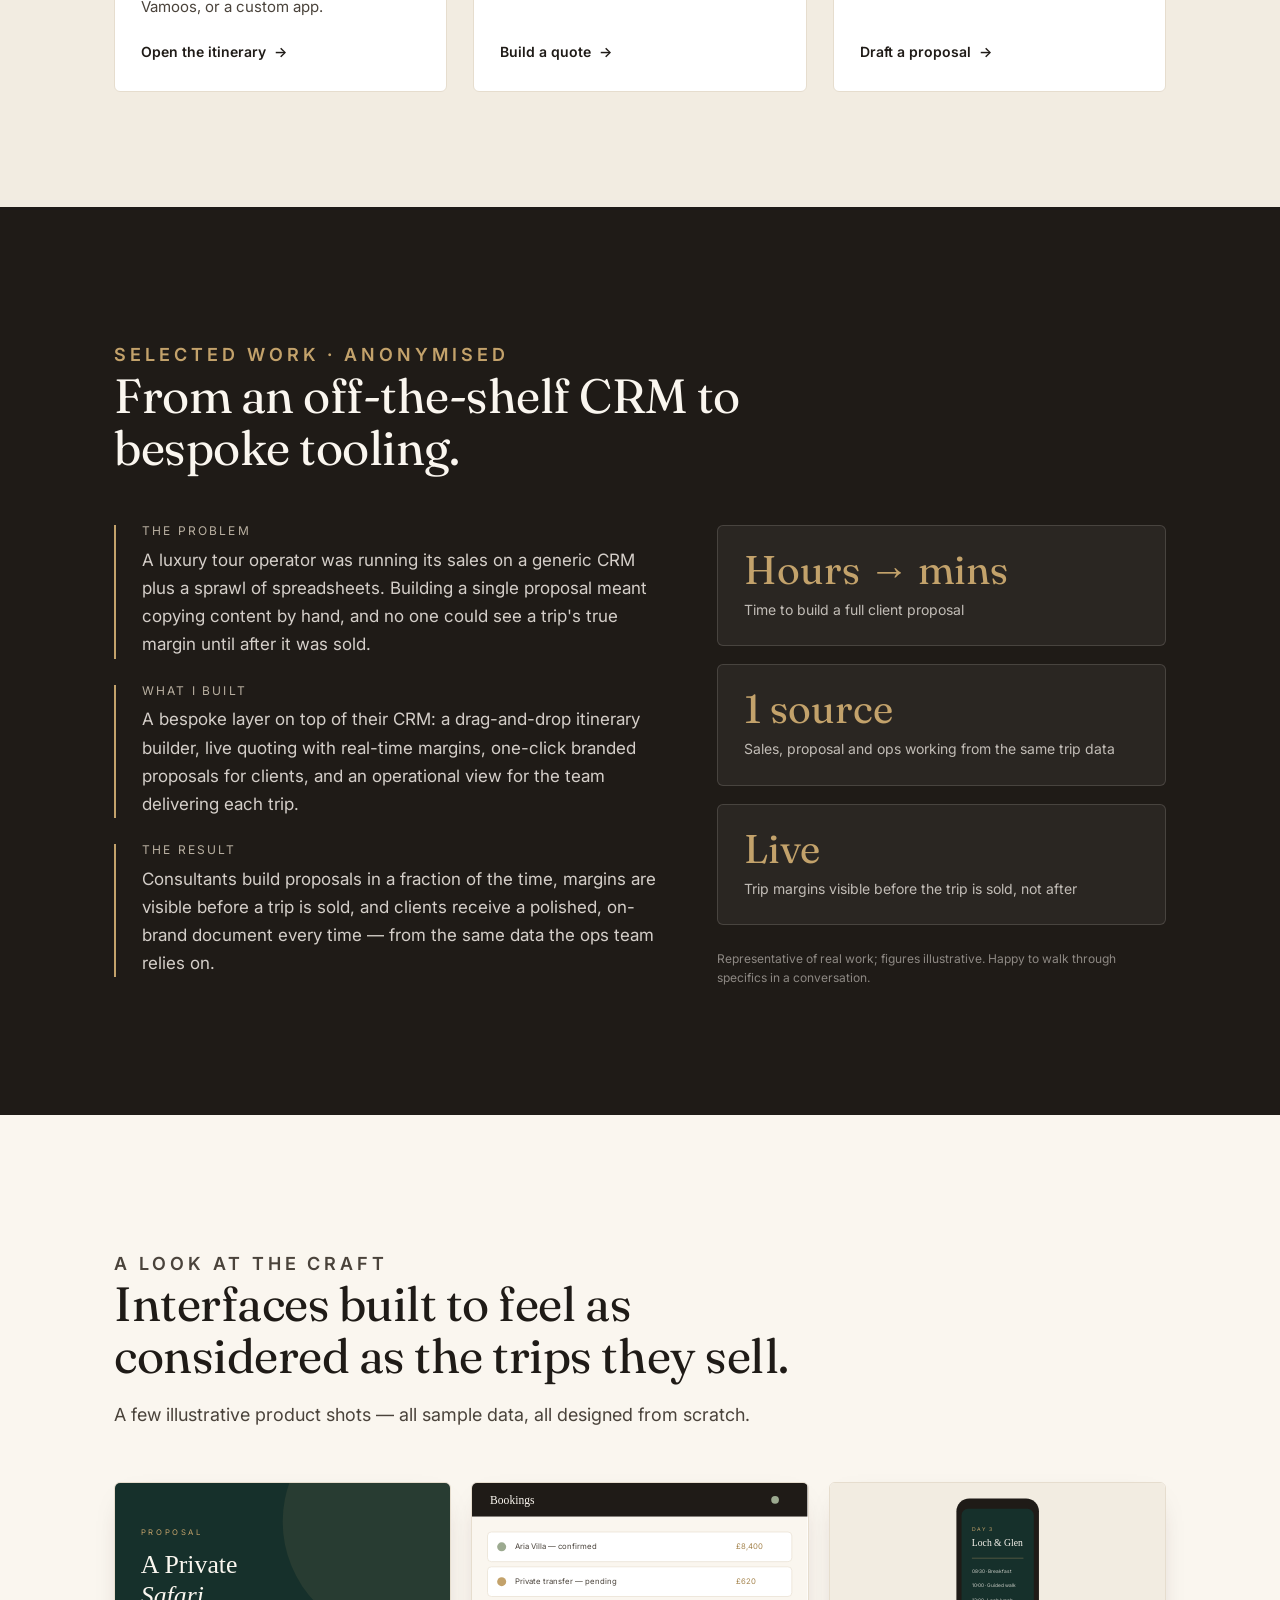
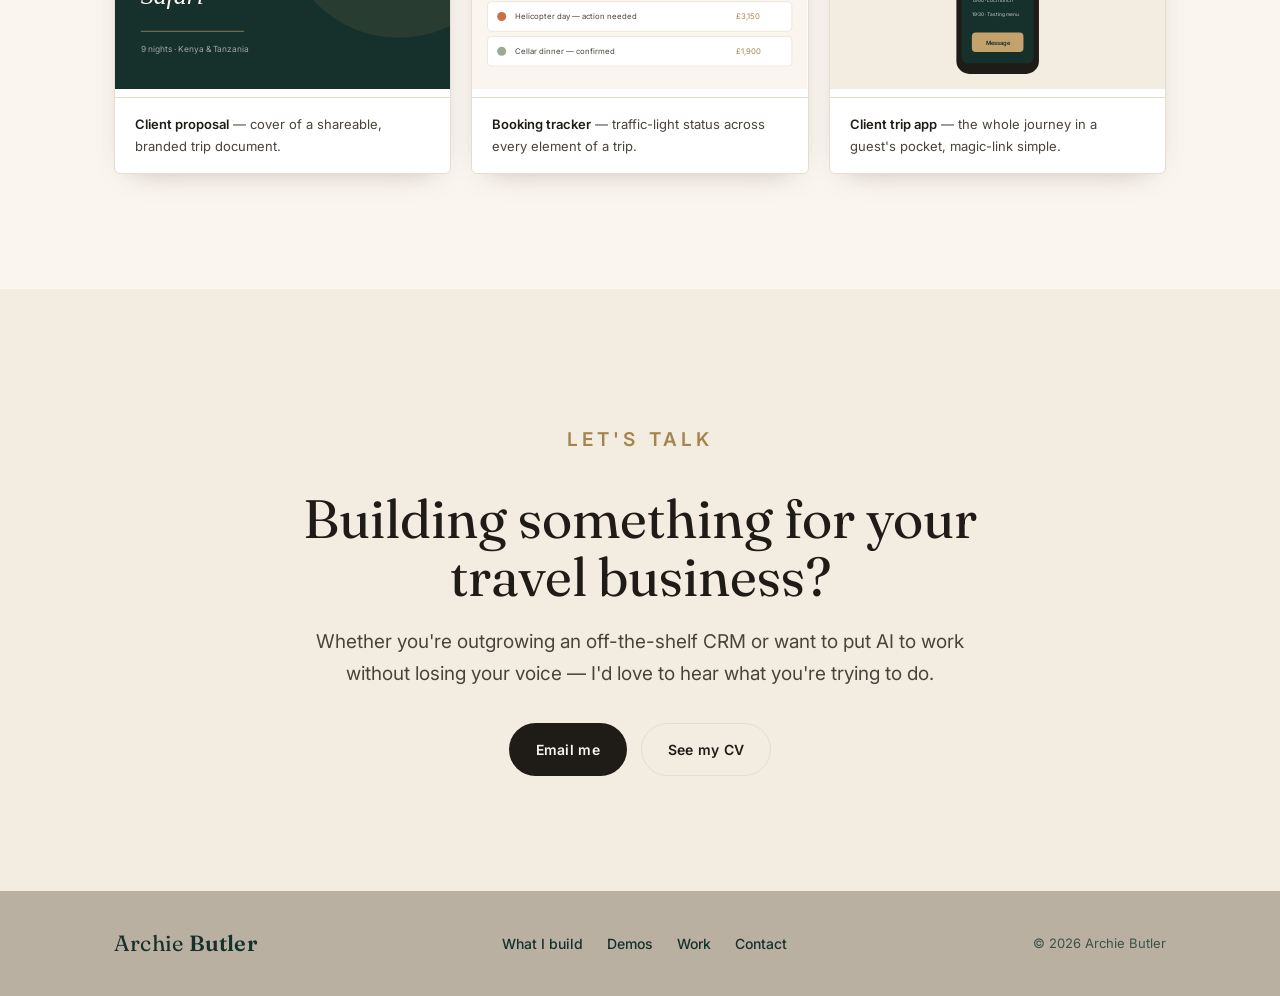
==== commit 4b71c774: "Refine: real photography, favicon, share preview, mockup fixes - Landing hero + itinerary day photos" ====
--- a/index.html
+++ b/index.html
@@ -3,6 +3,7 @@
 <head>
   <meta charset="utf-8" />
   <meta name="viewport" content="width=device-width, initial-scale=1" />
+  <link rel="icon" href="/assets/favicon.svg" type="image/svg+xml" />
   <title>Archie Butler — Bespoke CRM &amp; AI tools for luxury travel</title>
   <meta name="description" content="I design and build bespoke CRM, AI and web tools for luxury travel companies — from proposal generation to booking operations. See live, interactive demos." />
   <meta name="theme-color" content="#16302b" />
@@ -12,6 +13,13 @@
   <meta property="og:description" content="Bespoke CRM, AI proposal tooling and client apps, built around how travel teams actually work. Explore live demos." />
   <meta property="og:type" content="website" />
   <meta property="og:url" content="https://archiebutler.co.uk" />
+  <meta property="og:image" content="https://archiebutler.co.uk/assets/img/og.jpg" />
+  <meta property="og:image:width" content="1200" />
+  <meta property="og:image:height" content="630" />
+  <meta name="twitter:card" content="summary_large_image" />
+  <meta name="twitter:title" content="Archie Butler — Software for luxury travel" />
+  <meta name="twitter:description" content="Bespoke CRM, AI proposal tooling and client apps for luxury travel companies. Explore live demos." />
+  <meta name="twitter:image" content="https://archiebutler.co.uk/assets/img/og.jpg" />
 
   <!-- Fonts -->
   <link rel="preconnect" href="https://fonts.googleapis.com" />
@@ -99,7 +107,7 @@
       <div class="section-head reveal">
         <p class="eyebrow">Live demos</p>
         <h2>Don't take my word for it — tap through it.</h2>
-        <p>Three self-contained demos, built just for this site with sample data. No logins, nothing connected to any real system — just the kind of tooling I can build for you.</p>
+        <p>Three interactive demos, built just for this site. Two run on self-contained sample data; the AI drafter is wired to a live model. No logins — just the kind of tooling I can build for you.</p>
       </div>
 
       <div class="demo-grid">
@@ -134,9 +142,9 @@
               <rect x="28" y="82" width="180" height="10" rx="3" fill="#e6ddce"/>
               <rect x="28" y="104" width="120" height="10" rx="3" fill="#e6ddce"/>
               <rect x="270" y="30" width="102" height="188" rx="6" fill="#16302b"/>
-              <text x="288" y="66" fill="#c3a26b" font-family="Inter,sans-serif" font-size="10" letter-spacing="2">TOTAL</text>
-              <text x="288" y="98" fill="#faf6ef" font-family="Georgia,serif" font-size="26">£24,850</text>
-              <rect x="288" y="120" width="66" height="6" rx="3" fill="#c3a26b"/>
+              <text x="286" y="66" fill="#c3a26b" font-family="Inter,sans-serif" font-size="10" letter-spacing="2">TOTAL</text>
+              <text x="286" y="97" fill="#faf6ef" font-family="Georgia,serif" font-size="21">£24,850</text>
+              <rect x="286" y="118" width="66" height="6" rx="3" fill="#c3a26b"/>
               <text x="288" y="150" fill="#b9b0a1" font-family="Inter,sans-serif" font-size="10">Margin</text>
               <text x="288" y="170" fill="#9CAA90" font-family="Georgia,serif" font-size="20">31%</text>
             </svg>
@@ -277,7 +285,7 @@
               <text x="220" y="206">19:30 · Tasting menu</text>
             </g>
             <rect x="220" y="232" width="80" height="30" rx="6" fill="#c3a26b"/>
-            <text x="234" y="251" fill="#16302b" font-family="Inter,sans-serif" font-size="8" font-weight="600">Message concierge</text>
+            <text x="260" y="251" text-anchor="middle" fill="#16302b" font-family="Inter,sans-serif" font-size="9" font-weight="600">Message</text>
           </svg>
           <figcaption class="cap-txt"><b>Client trip app</b> — the whole journey in a guest's pocket, magic-link simple.</figcaption>
         </figure>
--- a/assets/css/site.css
+++ b/assets/css/site.css
@@ -109,7 +109,10 @@
 /* ---------- hero ---------- */
 .hero {
   position: relative;
-  background: var(--olive);
+  background:
+    linear-gradient(115deg, rgba(9, 20, 15, 0.90) 0%, rgba(9, 20, 15, 0.66) 60%, rgba(9, 20, 15, 0.5) 100%),
+    url("/assets/img/viaduct.jpg") center 35% / cover no-repeat,
+    var(--olive);
   color: var(--cream);
   overflow: hidden;
 }
